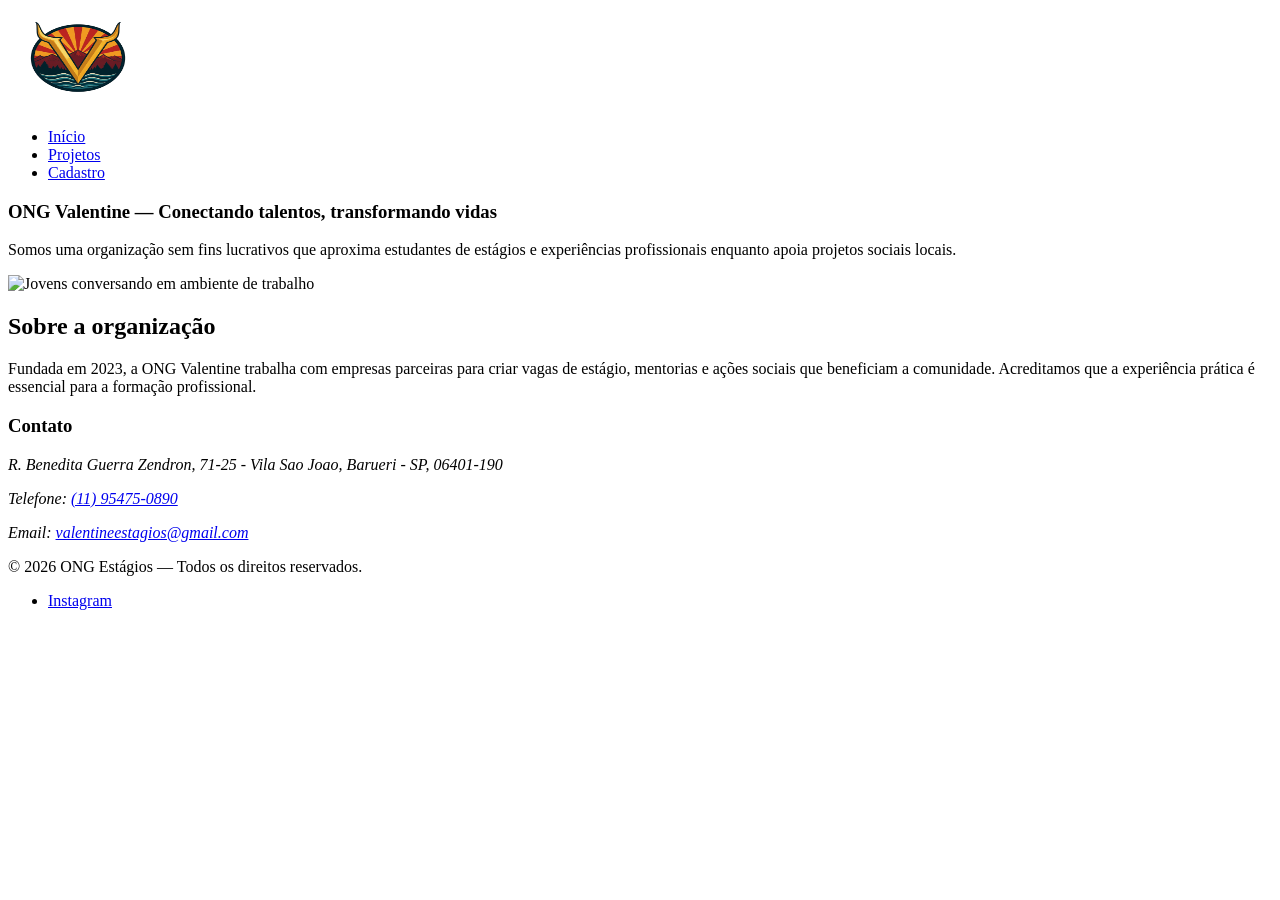
==== index.html @ f2e3613b "Commit" ====
<!doctype html>
<html lang="pt-BR">
<head>
  <meta charset="utf-8">
  <meta name="viewport" content="width=device-width,initial-scale=1">
  <meta name="description" content="ONG Estágios — conectando estudantes a oportunidades e ações sociais.">
  <title>Valentine Estágios — Início</title>
</head>
<body>
  <header class="site-header">
    <picture>
        <img src="imagens/valentine-logo.png" alt="Logo ONG Valentine" width="140" height="100">
      </picture>
      
      </a>
      <nav aria-label="Navegação principal">
        <ul class="nav-list">
          <li><a href="index.html">Início</a></li>
          <li><a href="projetos.html">Projetos</a></li>
          <li><a href="cadastro.html">Cadastro</a></li>
        </ul>
      </nav>
    </section>
  </header>

  <main>
    <section class="hero" aria-labelledby="hero-title">
      <section class="container">
        <h1 id="hero-title">ONG Valentine — Conectando talentos, transformando vidas</h1>
        <p>Somos uma organização sem fins lucrativos que aproxima estudantes de estágios e experiências profissionais enquanto apoia projetos sociais locais.</p>
        <img src="images/hero.webp" alt="Jovens conversando em ambiente de trabalho" class="hero-img">
      </section>
    </section>

    <section class="about" aria-labelledby="about-title">
      <section class="container">
        <h2 id="about-title">Sobre a organização</h2>
        <p>Fundada em 2023, a ONG Valentine trabalha com empresas parceiras para criar vagas de estágio, mentorias e ações sociais que beneficiam a comunidade. Acreditamos que a experiência prática é essencial para a formação profissional.</p>

        <article class="contact" aria-labelledby="contact-title">
          <h3 id="contact-title">Contato</h3>
          <address>
            <p>R. Benedita Guerra Zendron, 71-25 - Vila Sao Joao, Barueri - SP, 06401-190</p>
            <p>Telefone: <a href="tel:11954750890">(11) 95475-0890</a></p>
            <p>Email: <a href="valentineestagios@gmail.com">valentineestagios@gmail.com</a></p>
          </address>
        </article>
      </section>
  </main>

  <footer class="site-footer" role="contentinfo">
    <section class="container">
      <p>&copy; <span id="year"></span> ONG Estágios — Todos os direitos reservados.</p>
      <ul class="social">
        <li><a href="https://www.instagram.com/valentine_estagios" aria-label="Instagram">Instagram</a></li>
      </ul>
    </section>
  </footer>

  <script>
    document.getElementById('year').textContent = new Date().getFullYear();
  </script>
</body>
</html>
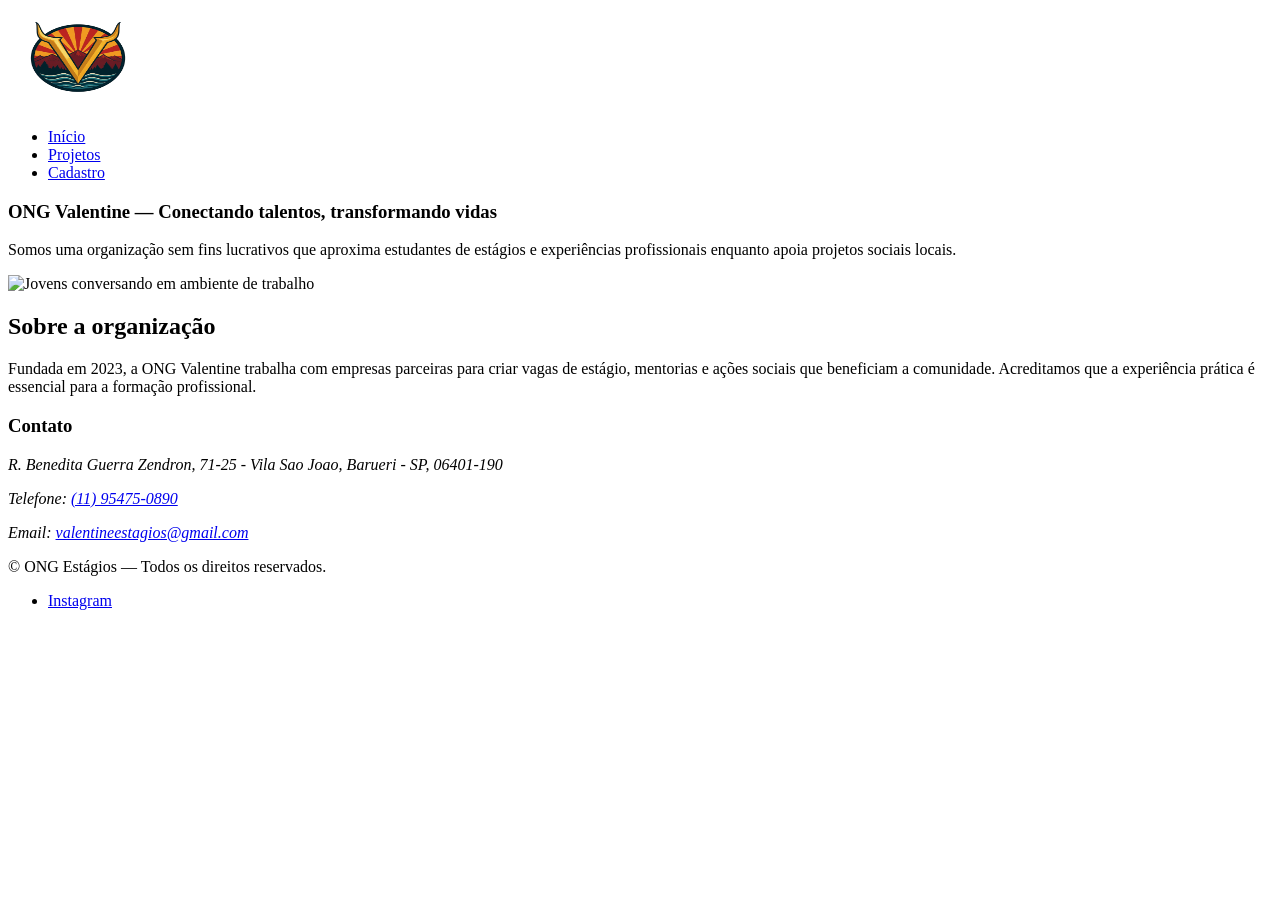
==== commit 38219f2e: "Atualiza páginas HTML e adiciona README.md" ====
--- a/index.html
+++ b/index.html
@@ -58,7 +58,7 @@
   </footer>
 
   <script>
-    document.getElementById('year').textContent = new Date().getFullYear();
+    document.getElementById('2025').textContent = new Date().getFullYear();
   </script>
 </body>
 </html>
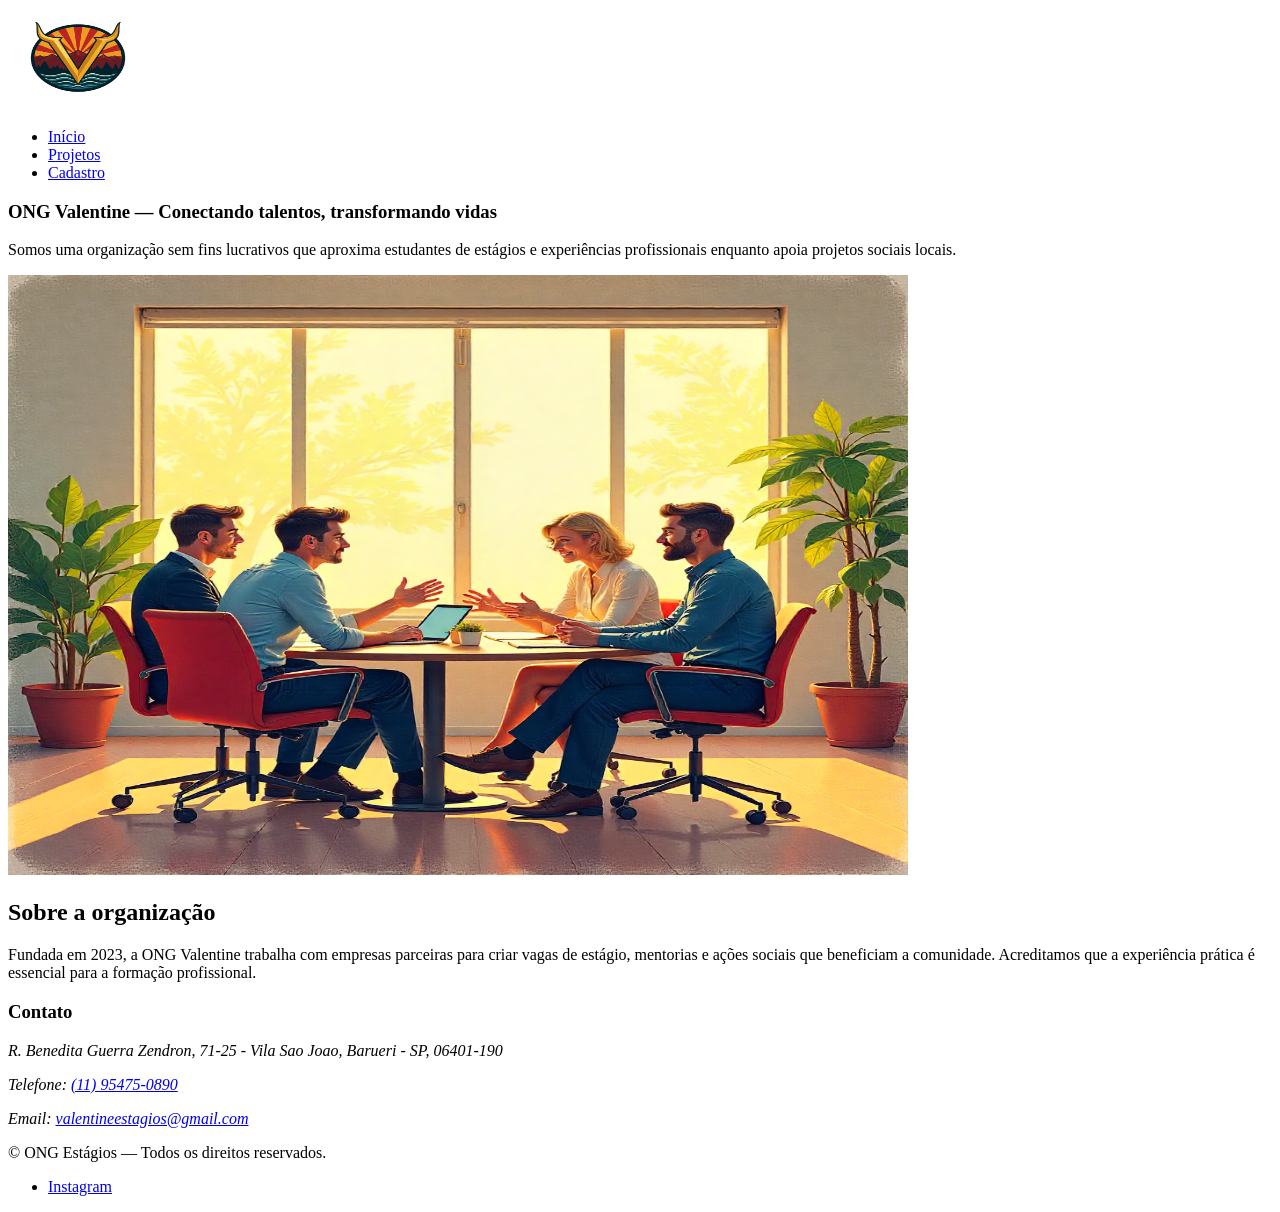
==== commit c47133a2: "Adiciona páginas projetos e cadastro atualizadas" ====
--- a/index.html
+++ b/index.html
@@ -28,7 +28,7 @@
       <section class="container">
         <h1 id="hero-title">ONG Valentine — Conectando talentos, transformando vidas</h1>
         <p>Somos uma organização sem fins lucrativos que aproxima estudantes de estágios e experiências profissionais enquanto apoia projetos sociais locais.</p>
-        <img src="images/hero.webp" alt="Jovens conversando em ambiente de trabalho" class="hero-img">
+        <img src="imagens/conversa.png" alt="Jovens conversando em ambiente de trabalho" class="hero-img" width="900" height="600">
       </section>
     </section>
 
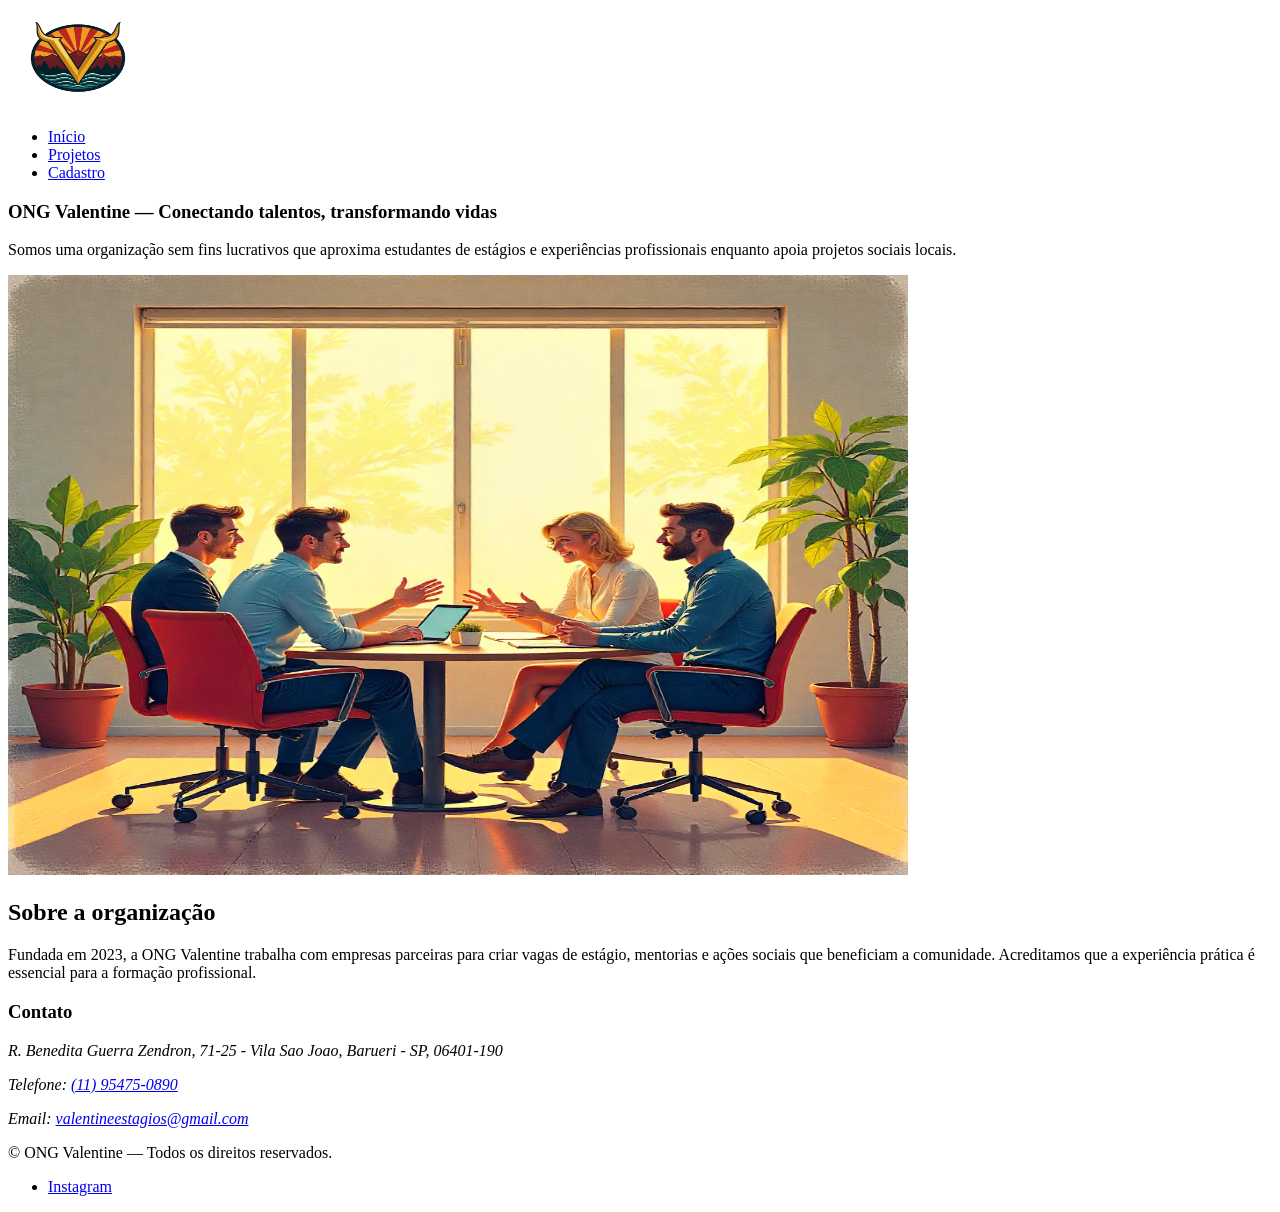
==== commit 4e8ded28: "Adiciona páginas projetos e cadastro atualizadas" ====
--- a/index.html
+++ b/index.html
@@ -50,7 +50,7 @@
 
   <footer class="site-footer" role="contentinfo">
     <section class="container">
-      <p>&copy; <span id="year"></span> ONG Estágios — Todos os direitos reservados.</p>
+      <p>&copy; <span id="year"></span> ONG Valentine — Todos os direitos reservados.</p>
       <ul class="social">
         <li><a href="https://www.instagram.com/valentine_estagios" aria-label="Instagram">Instagram</a></li>
       </ul>
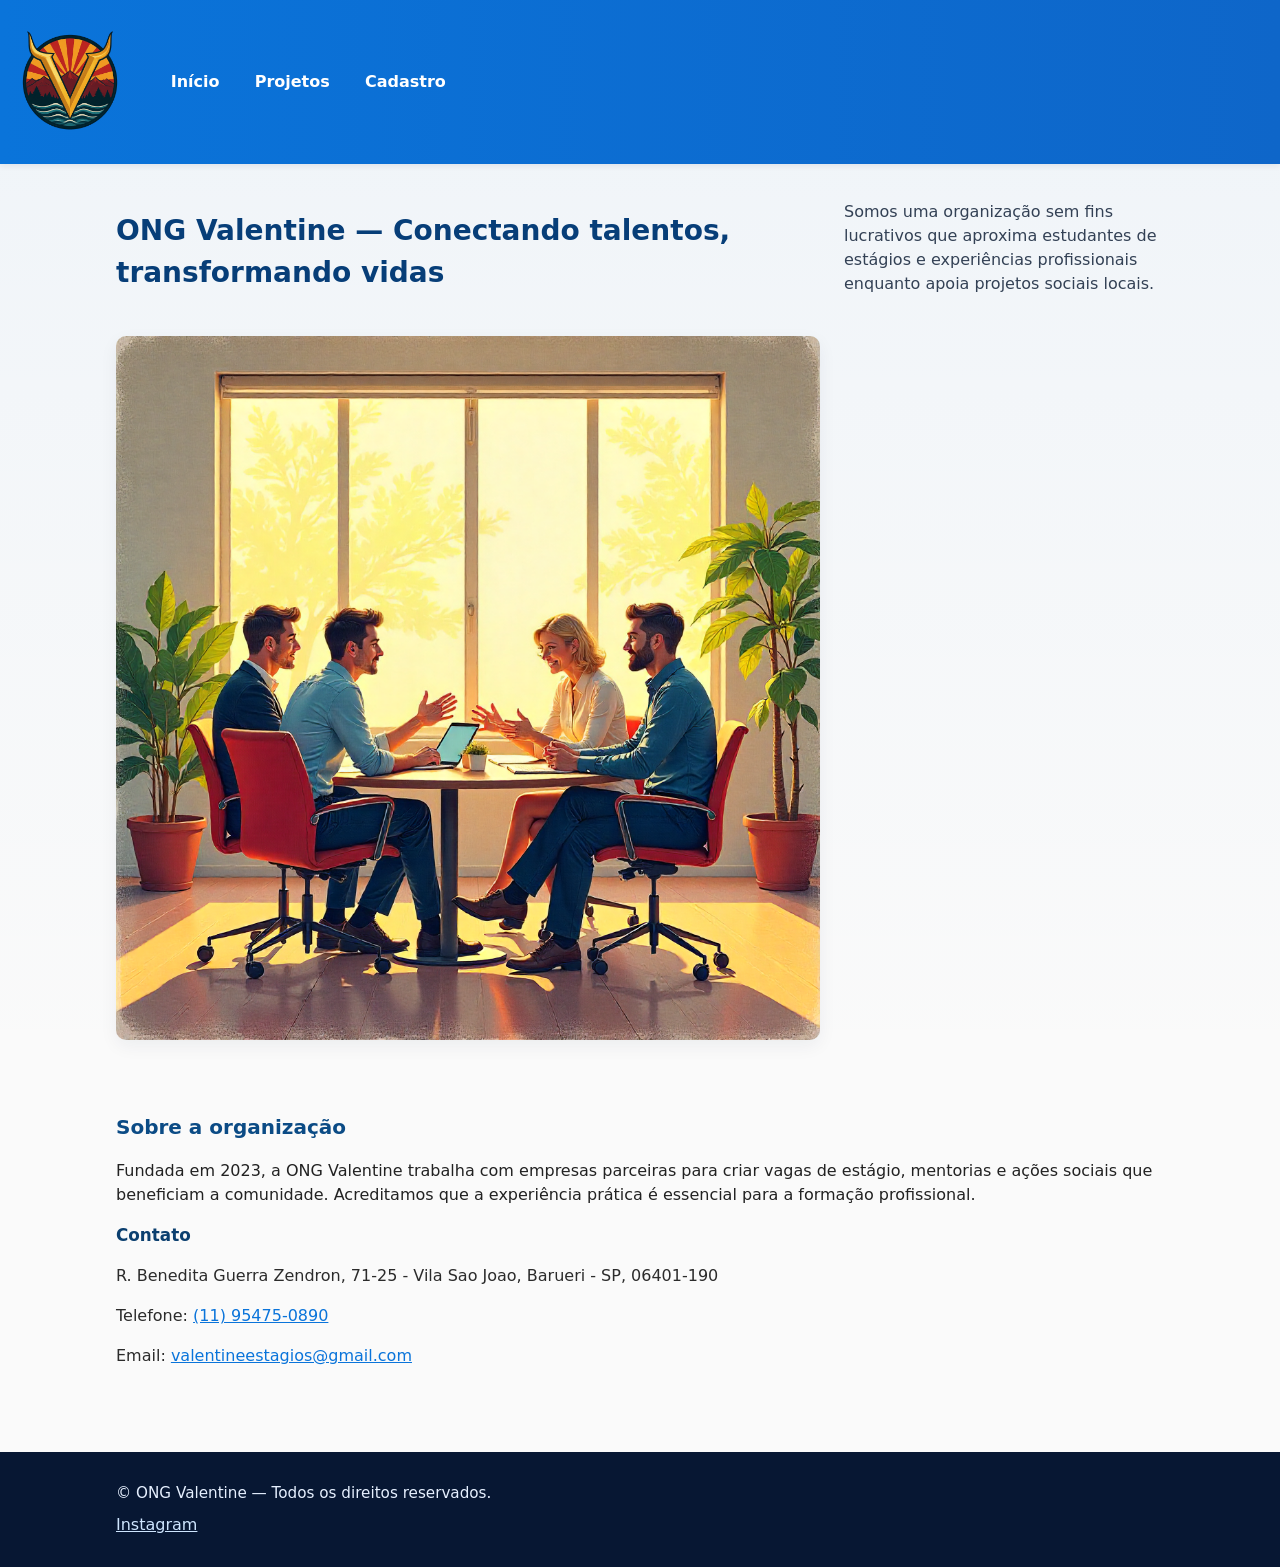
==== commit 5a9ba715: "Ajuste do CSS e imagem esticada na página de projetos" ====
--- a/index.html
+++ b/index.html
@@ -5,6 +5,7 @@
   <meta name="viewport" content="width=device-width,initial-scale=1">
   <meta name="description" content="ONG Estágios — conectando estudantes a oportunidades e ações sociais.">
   <title>Valentine Estágios — Início</title>
+  <link rel="stylesheet" href="css/style.css">
 </head>
 <body>
   <header class="site-header">
--- a/css/style.css
+++ b/css/style.css
@@ -0,0 +1,130 @@
+/* css/style.css
+   Valentine Estágios — Estilos principais
+   Acessibilidade, responsividade e foco visível
+*/
+
+/* Reset / base */
+* { box-sizing: border-box; }
+html, body { height: 100%; margin: 0; font-family: system-ui, -apple-system, "Segoe UI", Roboto, "Helvetica Neue", Arial; color: #222; background: #fafafa; line-height: 1.5; }
+img { max-width: 100%; display: block; height: auto; }
+a { color: inherit; text-decoration: none; }
+
+/* Container utilitário */
+.container { max-width: 1080px; margin-inline: auto; padding: 1rem; }
+
+/* Header */
+.site-header {
+  background: linear-gradient(90deg,#0a74da 0%,#0e66c9 100%);
+  color: #fff;
+  padding-block: 0.75rem;
+  box-shadow: 0 2px 6px rgba(10,20,40,0.08);
+}
+.site-header picture { display: inline-block; vertical-align: middle; margin-inline-end: 1rem; }
+.site-header img { display: block; width: 140px; height: auto; object-fit: contain; }
+.site-header nav { display: inline-block; vertical-align: middle; }
+.nav-list { list-style: none; padding: 0; margin: 0; display: flex; gap: 1rem; align-items: center; }
+.nav-list a { color: #fff; padding: .35rem .6rem; border-radius: 6px; transition: background .15s, color .15s; font-weight: 600; }
+.nav-list a:hover,
+.nav-list a:focus { background: rgba(255,255,255,0.12); outline: none; }
+
+/* Hero */
+.hero { padding-block: 2.4rem; background: linear-gradient(180deg, rgba(10,116,218,0.04), transparent); }
+.hero .container { display: grid; grid-template-columns: 1fr 320px; gap: 1.5rem; align-items: center; }
+.hero h1 { margin: 0 0 .5rem; font-size: 1.75rem; color: #073e78; }
+.hero p { margin: 0 0 1rem; color: #334155; }
+.hero-img { border-radius: 10px; box-shadow: 0 6px 18px rgba(8,30,65,0.06); }
+
+/* Sections and headings */
+section[aria-labelledby] { padding-block: 1.25rem; }
+h2 { margin-top: 0; color: #0b4b85; font-size: 1.25rem; }
+h3 { margin: .5rem 0; color: #0b3f6f; font-size: 1.05rem; }
+
+/* Cards list */
+.cards { list-style: none; padding: 0; margin: 1rem 0 0; display: grid; grid-template-columns: repeat(auto-fit,minmax(220px,1fr)); gap: 1rem; }
+.card { background: #fff; border: 1px solid #e6eef9; padding: 1rem; border-radius: 10px; box-shadow: 0 4px 10px rgba(12,40,90,0.03); }
+.card img { border-radius: 6px; margin-top: .5rem; }
+
+/* Contact / address */
+address { font-style: normal; color: #2b2b2b; margin: 0; }
+address a { color: #0a74da; text-decoration: underline; }
+
+/* Form styles */
+form { background: #fff; padding: 1rem; border-radius: 10px; border: 1px solid #e8eef8; box-shadow: 0 6px 18px rgba(8,30,65,0.03); }
+fieldset { border: 1px solid #e1e8f3; padding: 1rem; border-radius: 8px; margin: 0 0 1rem; }
+legend { padding: 0 .5rem; font-weight: 700; color: #0b4b85; }
+label { display: block; margin-top: .75rem; font-weight: 600; color: #213547; }
+input[type="text"],
+input[type="email"],
+input[type="tel"],
+input[type="date"],
+input[type="password"],
+select,
+textarea {
+  width: 100%;
+  padding: .6rem .7rem;
+  margin-top: .25rem;
+  border: 1px solid #cbd7ee;
+  border-radius: 8px;
+  background: #fff;
+  font-size: .95rem;
+  color: #0b2b3f;
+  transition: border-color .12s, box-shadow .12s;
+}
+textarea { resize: vertical; min-height: 96px; }
+
+/* Focus and validation */
+input:focus, select:focus, textarea:focus {
+  outline: none;
+  border-color: #0a74da;
+  box-shadow: 0 0 0 4px rgba(10,116,218,0.08);
+}
+input:invalid { border-color: #d9534f; box-shadow: none; }
+
+
+/* Buttons */
+button {
+  display: inline-block;
+  padding: .6rem 1rem;
+  border-radius: 8px;
+  border: none;
+  cursor: pointer;
+  background: #0a74da;
+  color: #fff;
+  font-weight: 700;
+  font-size: .95rem;
+  transition: transform .08s ease, box-shadow .08s;
+}
+button:hover { transform: translateY(-2px); box-shadow: 0 8px 18px rgba(10,116,218,0.12); }
+button[type="reset"] { background: #6b7280; }
+.form-actions { display: flex; gap: .5rem; margin-top: .75rem; }
+
+/* Footer */
+.site-footer { background: #071733; color: #e6f0ff; padding-block: .9rem; margin-top: 2rem; }
+.site-footer p { margin: 0; font-size: .95rem; }
+.social { list-style: none; padding: 0; margin: .5rem 0 0; display: flex; gap: .75rem; }
+.social a { color: #cfe6ff; text-decoration: underline; }
+
+/* Utility */
+.small { font-size: .85rem; color: #6b7280; }
+.center { text-align: center; }
+
+/* Responsive */
+@media (max-width: 900px) {
+  .hero .container { grid-template-columns: 1fr; }
+}
+@media (max-width: 600px) {
+  .nav-list { flex-direction: column; gap: .25rem; padding-block: .5rem; }
+  .site-header { padding-block: .6rem; }
+  .hero h1 { font-size: 1.35rem; }
+  .container { padding: .75rem; }
+}
+
+/* Accessibility helpers */
+a:focus, button:focus { outline: 3px dashed rgba(10,116,218,0.25); outline-offset: 2px; }
+.hidden { position: absolute !important; left: -9999px !important; top: auto; width: 1px; height: 1px; overflow: hidden; }
+
+/* Small tweaks for print */
+@media print {
+  .site-header, .site-footer, .nav-list { display: none; }
+  body { background: #fff; color: #000; }
+}
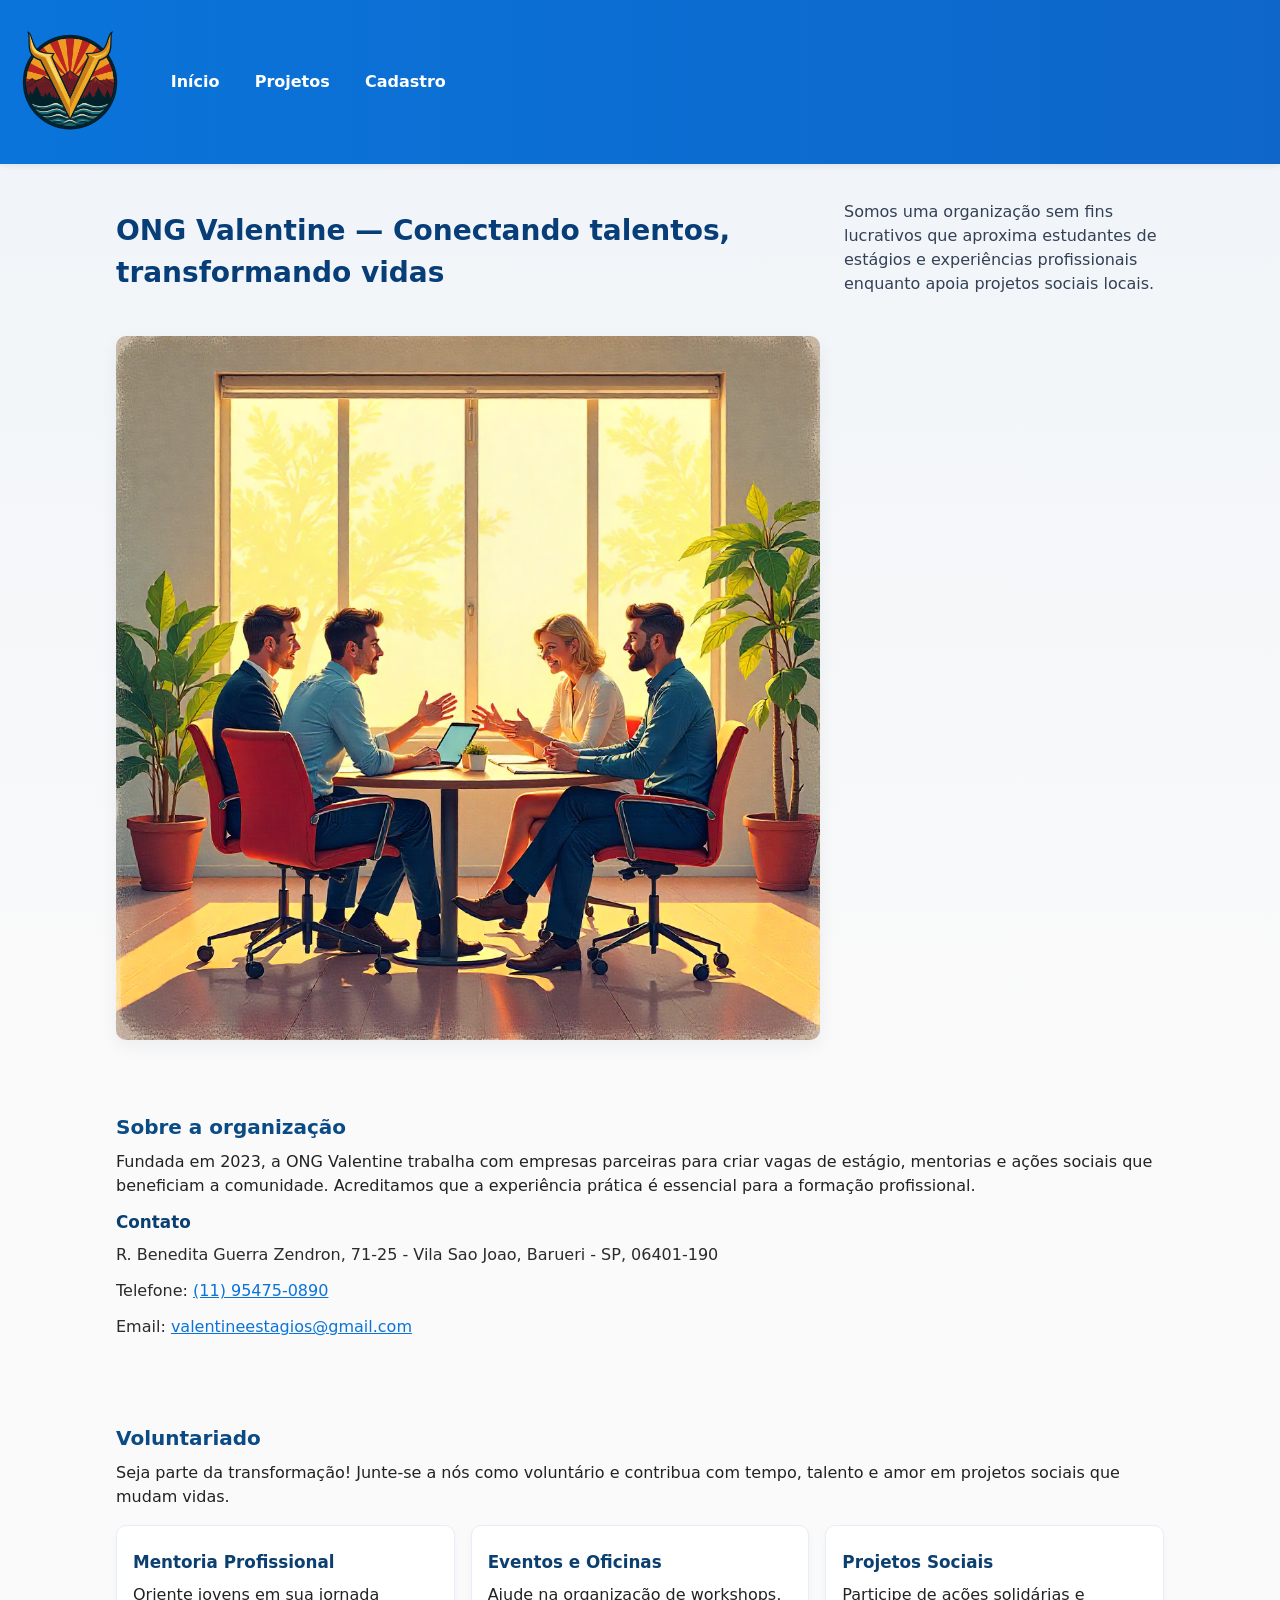
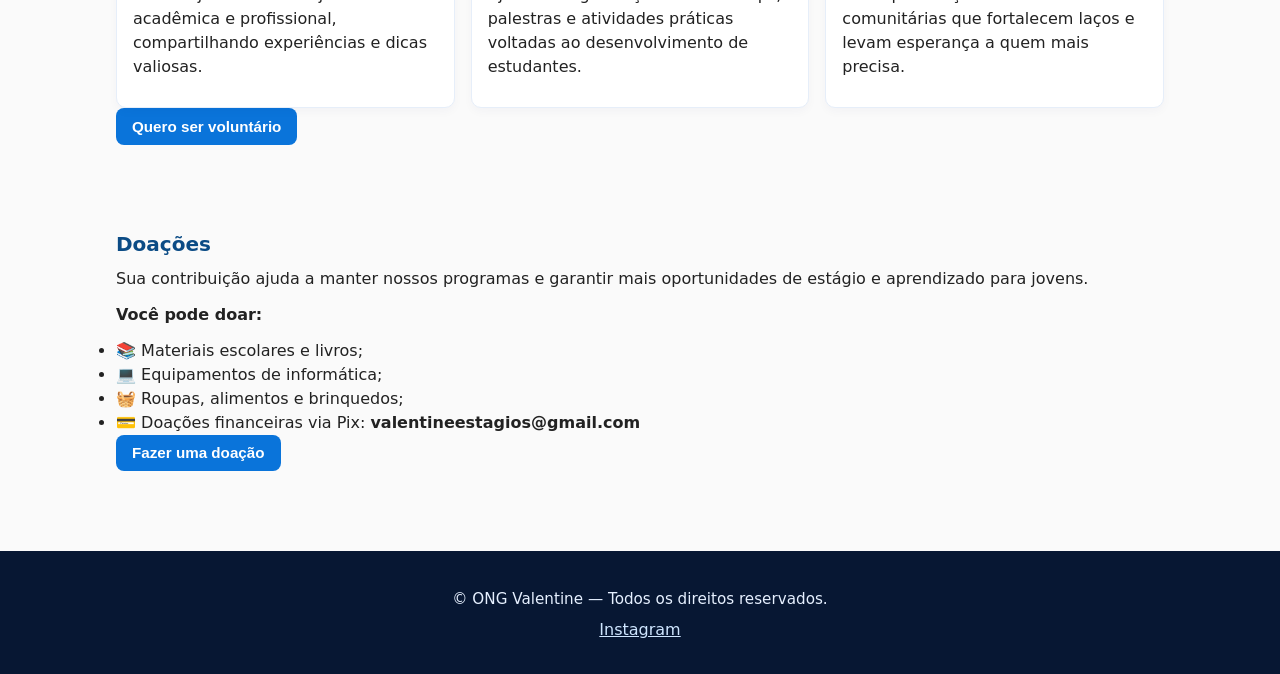
==== commit 38601789: "versão final ONG Estágios" ====
--- a/index.html
+++ b/index.html
@@ -49,6 +49,49 @@
       </section>
   </main>
 
+ <!--VOLUNTARIADO -->
+ <section class="voluntariado" aria-labelledby="voluntariado-title">
+  <section class="container">
+    <h2 id="voluntariado-title">Voluntariado</h2>
+    <p>Seja parte da transformação! Junte-se a nós como voluntário e contribua com tempo, talento e amor em projetos sociais que mudam vidas.</p>
+
+    <ul class="cards">
+      <li class="card fade-item">
+        <h3>Mentoria Profissional</h3>
+        <p>Oriente jovens em sua jornada acadêmica e profissional, compartilhando experiências e dicas valiosas.</p>
+      </li>
+      <li class="card fade-item">
+        <h3>Eventos e Oficinas</h3>
+        <p>Ajude na organização de workshops, palestras e atividades práticas voltadas ao desenvolvimento de estudantes.</p>
+      </li>
+      <li class="card fade-item">
+        <h3>Projetos Sociais</h3>
+        <p>Participe de ações solidárias e comunitárias que fortalecem laços e levam esperança a quem mais precisa.</p>
+      </li>
+    </ul>
+    <p class="center"><a href="cadastro.html"><button>Quero ser voluntário</button></a></p>
+  </section>
+</section>
+
+<!--DOAÇÕES -->
+<section class="doacoes" aria-labelledby="doacoes-title">
+  <section class="container">
+    <h2 id="doacoes-title">Doações</h2>
+    <p>Sua contribuição ajuda a manter nossos programas e garantir mais oportunidades de estágio e aprendizado para jovens.</p>
+    <p><strong>Você pode doar:</strong></p>
+    <ul>
+      <li>📚 Materiais escolares e livros;</li>
+      <li>💻 Equipamentos de informática;</li>
+      <li>🧺 Roupas, alimentos e brinquedos;</li>
+      <li>💳 Doações financeiras via Pix: <strong>valentineestagios@gmail.com</strong></li>
+    </ul>
+    <p class="center">
+      <a href="mailto:valentineestagios@gmail.com"><button>Fazer uma doação</button></a>
+    </p>
+  </section>
+</section>
+</main>
+
   <footer class="site-footer" role="contentinfo">
     <section class="container">
       <p>&copy; <span id="year"></span> ONG Valentine — Todos os direitos reservados.</p>
@@ -61,5 +104,7 @@
   <script>
     document.getElementById('2025').textContent = new Date().getFullYear();
   </script>
+  <script src="js/script.js"></script>
+
 </body>
 </html>
--- a/css/style.css
+++ b/css/style.css
@@ -3,61 +3,89 @@
    Acessibilidade, responsividade e foco visível
 */
 
-/* Reset / base */
-* { box-sizing: border-box; }
-html, body { height: 100%; margin: 0; font-family: system-ui, -apple-system, "Segoe UI", Roboto, "Helvetica Neue", Arial; color: #222; background: #fafafa; line-height: 1.5; }
-img { max-width: 100%; display: block; height: auto; }
-a { color: inherit; text-decoration: none; }
-
-/* Container utilitário */
+/* ===== RESET / BASE ===== */
+* { box-sizing: border-box; margin: 0; padding: 0; }
+html, body { height: 100%; font-family: system-ui, -apple-system, "Segoe UI", Roboto, Arial, sans-serif; color: #222; background: #fafafa; line-height: 1.5; }
+img { max-width: 100%; display: block; height: auto; border: none; }
+a { color: inherit; text-decoration: none; transition: color .2s; }
+a:hover { color: #0a74da; }
+
+/* ===== CONTAINER ===== */
 .container { max-width: 1080px; margin-inline: auto; padding: 1rem; }
 
-/* Header */
-.site-header {
-  background: linear-gradient(90deg,#0a74da 0%,#0e66c9 100%);
+/* ===== HEADER ===== */
+.site-header, header {
+  background: linear-gradient(90deg, #0a74da 0%, #0e66c9 100%);
   color: #fff;
   padding-block: 0.75rem;
   box-shadow: 0 2px 6px rgba(10,20,40,0.08);
-}
-.site-header picture { display: inline-block; vertical-align: middle; margin-inline-end: 1rem; }
-.site-header img { display: block; width: 140px; height: auto; object-fit: contain; }
-.site-header nav { display: inline-block; vertical-align: middle; }
+  position: sticky;
+  top: 0;
+  z-index: 1000;
+  transition: top 0.4s ease, background 0.3s ease;
+}
+
+.site-header picture, header picture {
+  display: inline-block;
+  vertical-align: middle;
+  margin-inline-end: 1rem;
+}
+.site-header img, header img {
+  width: 140px;
+  height: auto;
+  object-fit: contain;
+}
+.site-header nav, header nav {
+  display: inline-block;
+  vertical-align: middle;
+}
 .nav-list { list-style: none; padding: 0; margin: 0; display: flex; gap: 1rem; align-items: center; }
-.nav-list a { color: #fff; padding: .35rem .6rem; border-radius: 6px; transition: background .15s, color .15s; font-weight: 600; }
+.nav-list a { color: #fff; padding: .35rem .6rem; border-radius: 6px; font-weight: 600; transition: background .15s, color .15s; }
 .nav-list a:hover,
 .nav-list a:focus { background: rgba(255,255,255,0.12); outline: none; }
 
-/* Hero */
+/* ===== HERO (PÁGINA INICIAL) ===== */
 .hero { padding-block: 2.4rem; background: linear-gradient(180deg, rgba(10,116,218,0.04), transparent); }
 .hero .container { display: grid; grid-template-columns: 1fr 320px; gap: 1.5rem; align-items: center; }
-.hero h1 { margin: 0 0 .5rem; font-size: 1.75rem; color: #073e78; }
-.hero p { margin: 0 0 1rem; color: #334155; }
+.hero h1 { font-size: 1.75rem; color: #073e78; margin-bottom: .5rem; }
+.hero p { color: #334155; margin-bottom: 1rem; }
 .hero-img { border-radius: 10px; box-shadow: 0 6px 18px rgba(8,30,65,0.06); }
 
-/* Sections and headings */
+/* ===== SEÇÕES ===== */
 section[aria-labelledby] { padding-block: 1.25rem; }
-h2 { margin-top: 0; color: #0b4b85; font-size: 1.25rem; }
-h3 { margin: .5rem 0; color: #0b3f6f; font-size: 1.05rem; }
-
-/* Cards list */
-.cards { list-style: none; padding: 0; margin: 1rem 0 0; display: grid; grid-template-columns: repeat(auto-fit,minmax(220px,1fr)); gap: 1rem; }
+h2 { color: #0b4b85; font-size: 1.25rem; margin-bottom: .5rem; }
+h3 { color: #0b3f6f; font-size: 1.05rem; margin: .5rem 0; }
+p { margin-bottom: .75rem; }
+
+/* ===== CARDS ===== */
+.cards { list-style: none; display: grid; grid-template-columns: repeat(auto-fit, minmax(220px, 1fr)); gap: 1rem; margin-top: 1rem; }
 .card { background: #fff; border: 1px solid #e6eef9; padding: 1rem; border-radius: 10px; box-shadow: 0 4px 10px rgba(12,40,90,0.03); }
 .card img { border-radius: 6px; margin-top: .5rem; }
 
-/* Contact / address */
+/* ===== CONTATO ===== */
 address { font-style: normal; color: #2b2b2b; margin: 0; }
 address a { color: #0a74da; text-decoration: underline; }
 
-/* Form styles */
-form { background: #fff; padding: 1rem; border-radius: 10px; border: 1px solid #e8eef8; box-shadow: 0 6px 18px rgba(8,30,65,0.03); }
-fieldset { border: 1px solid #e1e8f3; padding: 1rem; border-radius: 8px; margin: 0 0 1rem; }
-legend { padding: 0 .5rem; font-weight: 700; color: #0b4b85; }
+/* ===== FORMULÁRIO ===== */
+form {
+  background: #fff;
+  padding: 1rem;
+  border-radius: 10px;
+  border: 1px solid #e8eef8;
+  box-shadow: 0 6px 18px rgba(8,30,65,0.03);
+}
+fieldset {
+  border: 1px solid #e1e8f3;
+  padding: 1rem;
+  border-radius: 8px;
+  margin-bottom: 1rem;
+}
+legend { font-weight: 700; color: #0b4b85; padding: 0 .5rem; }
 label { display: block; margin-top: .75rem; font-weight: 600; color: #213547; }
 input[type="text"],
 input[type="email"],
 input[type="tel"],
 input[type="date"],
-input[type="password"],
 select,
 textarea {
   width: 100%;
@@ -65,23 +93,21 @@
   margin-top: .25rem;
   border: 1px solid #cbd7ee;
   border-radius: 8px;
-  background: #fff;
   font-size: .95rem;
   color: #0b2b3f;
   transition: border-color .12s, box-shadow .12s;
 }
 textarea { resize: vertical; min-height: 96px; }
 
-/* Focus and validation */
+/* ===== FOCUS / VALIDAÇÃO ===== */
 input:focus, select:focus, textarea:focus {
   outline: none;
   border-color: #0a74da;
   box-shadow: 0 0 0 4px rgba(10,116,218,0.08);
 }
-input:invalid { border-color: #d9534f; box-shadow: none; }
-
-
-/* Buttons */
+input:invalid { border-color: #d9534f; }
+
+/* ===== BOTÕES ===== */
 button {
   display: inline-block;
   padding: .6rem 1rem;
@@ -98,33 +124,135 @@
 button[type="reset"] { background: #6b7280; }
 .form-actions { display: flex; gap: .5rem; margin-top: .75rem; }
 
-/* Footer */
-.site-footer { background: #071733; color: #e6f0ff; padding-block: .9rem; margin-top: 2rem; }
-.site-footer p { margin: 0; font-size: .95rem; }
-.social { list-style: none; padding: 0; margin: .5rem 0 0; display: flex; gap: .75rem; }
+/* ===== FOOTER ===== */
+.site-footer, footer {
+  background: #071733;
+  color: #e6f0ff;
+  padding-block: 1rem;
+  text-align: center;
+  margin-top: 2rem;
+}
+.site-footer p, footer p { margin: 0.3rem 0; font-size: .95rem; }
+.social { list-style: none; padding: 0; margin-top: .5rem; display: flex; justify-content: center; gap: .75rem; }
 .social a { color: #cfe6ff; text-decoration: underline; }
 
-/* Utility */
-.small { font-size: .85rem; color: #6b7280; }
-.center { text-align: center; }
-
-/* Responsive */
+/* ===== ANIMAÇÕES ===== */
+section, article {
+  opacity: 0;
+  transform: translateY(40px);
+  transition: opacity 0.8s ease, transform 0.8s ease;
+}
+.fade-up {
+  opacity: 1;
+  transform: translateY(0);
+}
+
+/* Imagens dos projetos */
+.hero-img {
+  opacity: 0;
+  transform: scale(0.95);
+  transition: opacity 1s ease, transform 1.2s ease;
+  border-radius: 10px;
+}
+.image-visible {
+  opacity: 1;
+  transform: scale(1);
+}
+
+/* Efeito hover nas imagens dos projetos */
+.hero-img:hover {
+  transform: scale(1.05);
+  box-shadow: 0 10px 20px rgba(0,0,0,0.15);
+  transition: all .3s ease;
+}
+
+/* Imagem da página de cadastro */
+.hidden-slide {
+  opacity: 0;
+  transform: translateX(-60px);
+  transition: opacity 0.8s ease, transform 0.8s ease;
+}
+.slide-in {
+  opacity: 1;
+  transform: translateX(0);
+}
+
+/* ===== ACESSIBILIDADE ===== */
+a:focus, button:focus {
+  outline: 3px dashed rgba(10,116,218,0.25);
+  outline-offset: 2px;
+}
+.hidden { position: absolute !important; left: -9999px !important; top: auto; width: 1px; height: 1px; overflow: hidden; }
+
+/* ===== RESPONSIVIDADE ===== */
 @media (max-width: 900px) {
-  .hero .container { grid-template-columns: 1fr; }
+  .hero .container { grid-template-columns: 1fr; text-align: center; }
 }
 @media (max-width: 600px) {
-  .nav-list { flex-direction: column; gap: .25rem; padding-block: .5rem; }
-  .site-header { padding-block: .6rem; }
+  .nav-list { flex-direction: column; gap: .25rem; }
   .hero h1 { font-size: 1.35rem; }
   .container { padding: .75rem; }
 }
 
-/* Accessibility helpers */
-a:focus, button:focus { outline: 3px dashed rgba(10,116,218,0.25); outline-offset: 2px; }
-.hidden { position: absolute !important; left: -9999px !important; top: auto; width: 1px; height: 1px; overflow: hidden; }
-
-/* Small tweaks for print */
+/* ===== PRINT ===== */
 @media print {
   .site-header, .site-footer, .nav-list { display: none; }
   body { background: #fff; color: #000; }
 }
+
+/* ===== HEADER ESCONDIDO (SCROLL) ===== */
+.header-hidden { top: -120px; }
+
+/* Modal de inscrição */
+.modal {
+  position: fixed;
+  inset: 0;
+  background: rgba(0,0,0,0.5);
+  display: flex;
+  justify-content: center;
+  align-items: center;
+  z-index: 1000;
+  opacity: 0;
+  visibility: hidden;
+  transition: opacity .3s ease, visibility .3s ease;
+}
+
+.modal.show {
+  opacity: 1;
+  visibility: visible;
+}
+
+.modal-content {
+  background: #fff;
+  padding: 1.5rem;
+  border-radius: 12px;
+  width: 100%;
+  max-width: 420px;
+  box-shadow: 0 6px 18px rgba(0,0,0,0.15);
+  animation: popIn .3s ease;
+}
+
+@keyframes popIn {
+  from { transform: scale(0.9); opacity: 0; }
+  to { transform: scale(1); opacity: 1; }
+}
+
+.participar-btn {
+  background: #0a74da;
+  color: white;
+  font-weight: 600;
+  border: none;
+  border-radius: 8px;
+  padding: .5rem 1rem;
+  margin-top: .75rem;
+  cursor: pointer;
+  transition: background .2s ease;
+}
+.participar-btn:hover { background: #095db3; }
+
+#fechar-modal {
+  background: #6b7280;
+}
+
+.hidden { display: none !important; }
+  
